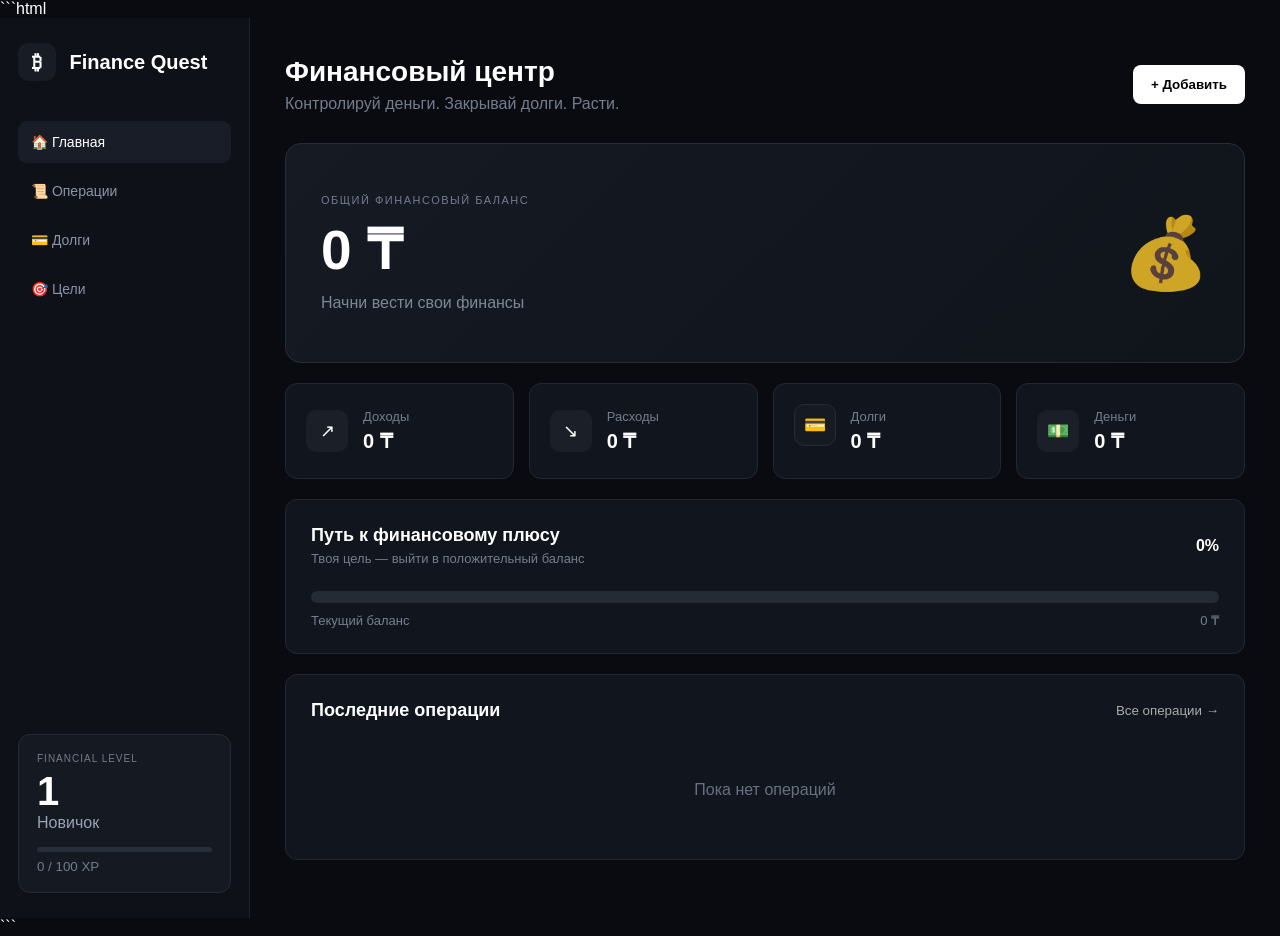
==== Прога/index.html @ d7572282 "Add files via upload" ====
```html
<!DOCTYPE html>
<html lang="ru">
<head>
    <meta charset="UTF-8">
    <meta name="viewport" content="width=device-width, initial-scale=1.0">
    <title>Finance Quest</title>
    <link rel="stylesheet" href="style.css">
</head>

<body>

<div class="app">

    <!-- SIDEBAR -->
    <aside class="sidebar">
        <div class="logo">
            <span>₿</span>
            Finance Quest
        </div>

        <nav>
            <button class="nav-btn active" onclick="showPage('dashboard')">
                🏠 Главная
            </button>

            <button class="nav-btn" onclick="showPage('operations')">
                📜 Операции
            </button>

            <button class="nav-btn" onclick="showPage('debts')">
                💳 Долги
            </button>

            <button class="nav-btn" onclick="showPage('goals')">
                🎯 Цели
            </button>
        </nav>

        <div class="level-card">
            <div class="level-title">
                FINANCIAL LEVEL
            </div>

            <div class="level-number" id="level">
                1
            </div>

            <div class="level-name" id="levelName">
                Новичок
            </div>

            <div class="xp-bar">
                <div id="xpBar"></div>
            </div>

            <small id="xpText">0 / 100 XP</small>
        </div>
    </aside>


    <!-- MAIN -->
    <main class="main">

        <header class="topbar">
            <div>
                <h1>Финансовый центр</h1>
                <p>Контролируй деньги. Закрывай долги. Расти.</p>
            </div>

            <button class="add-button" onclick="openModal()">
                + Добавить
            </button>
        </header>


        <!-- DASHBOARD -->
        <section id="dashboard" class="page">

            <!-- BALANCE -->
            <div class="balance-card">

                <div>
                    <p class="label">ОБЩИЙ ФИНАНСОВЫЙ БАЛАНС</p>

                    <h2 id="totalBalance">
                        0 ₸
                    </h2>

                    <p id="balanceStatus" class="status">
                        Начни вести свои финансы
                    </p>
                </div>

                <div class="balance-icon">
                    💰
                </div>

            </div>


            <!-- CARDS -->
            <div class="cards">

                <div class="card">
                    <div class="card-icon income">↗</div>

                    <div>
                        <p>Доходы</p>
                        <h3 id="incomeTotal">0 ₸</h3>
                    </div>
                </div>

                <div class="card">
                    <div class="card-icon expense">↘</div>

                    <div>
                        <p>Расходы</p>
                        <h3 id="expenseTotal">0 ₸</h3>
                    </div>
                </div>

                <div class="card">
                    <div class="card-icon debt">💳</div>

                    <div>
                        <p>Долги</p>
                        <h3 id="debtTotal">0 ₸</h3>
                    </div>
                </div>

                <div class="card">
                    <div class="card-icon cash">💵</div>

                    <div>
                        <p>Деньги</p>
                        <h3 id="moneyTotal">0 ₸</h3>
                    </div>
                </div>

            </div>


            <!-- PROGRESS -->
            <div class="section-card">

                <div class="section-header">
                    <div>
                        <h2>Путь к финансовому плюсу</h2>
                        <p>Твоя цель — выйти в положительный баланс</p>
                    </div>

                    <strong id="progressPercent">
                        0%
                    </strong>
                </div>

                <div class="big-progress">
                    <div id="financialProgress"></div>
                </div>

                <div class="progress-info">
                    <span>Текущий баланс</span>
                    <span id="progressMoney">0 ₸</span>
                </div>

            </div>


            <!-- RECENT -->
            <div class="section-card">

                <div class="section-header">
                    <h2>Последние операции</h2>

                    <button onclick="showPage('operations')" class="link-btn">
                        Все операции →
                    </button>
                </div>

                <div id="recentOperations">
                    <div class="empty">
                        Пока нет операций
                    </div>
                </div>

            </div>

        </section>


        <!-- OPERATIONS -->
        <section id="operations" class="page hidden">

            <div class="section-card">

                <div class="section-header">
                    <div>
                        <h2>Все операции</h2>
                        <p>Твоя финансовая история</p>
                    </div>

                    <button class="add-button" onclick="openModal()">
                        + Операция
                    </button>
                </div>

                <div id="operationsList"></div>

            </div>

        </section>


        <!-- DEBTS -->
        <section id="debts" class="page hidden">

            <div class="section-card">

                <div class="section-header">
                    <div>
                        <h2>💳 Долги и кредиты</h2>
                        <p>Закрывай задолженности и получай XP</p>
                    </div>

                    <button class="add-button" onclick="openDebtModal()">
                        + Добавить долг
                    </button>
                </div>

                <div id="debtsList"></div>

            </div>

        </section>


        <!-- GOALS -->
        <section id="goals" class="page hidden">

            <div class="section-card">

                <div class="section-header">
                    <div>
                        <h2>🎯 Финансовые цели</h2>
                        <p>Поставь цель и двигайся к ней</p>
                    </div>
                </div>

                <div class="goal">
                    <div class="goal-top">
                        <span>💰 Выйти в плюс</span>
                        <strong id="goalBalance">0 ₸</strong>
                    </div>

                    <div class="big-progress">
                        <div id="goalProgress"></div>
                    </div>

                    <small>Цель: 0 ₸ долгов</small>
                </div>

            </div>

        </section>

    </main>

</div>


<!-- MODAL OPERATION -->
<div id="modal" class="modal">

    <div class="modal-box">

        <div class="modal-header">
            <h2>Новая операция</h2>

            <button onclick="closeModal()">×</button>
        </div>

        <label>Тип операции</label>

        <select id="operationType">
            <option value="income">💰 Доход</option>
            <option value="expense">🛒 Расход</option>
        </select>


        <label>Название</label>

        <input
            id="operationName"
            type="text"
            placeholder="Например: Зарплата"
        >


        <label>Сумма</label>

        <input
            id="operationAmount"
            type="number"
            placeholder="100000"
        >


        <button class="save-btn" onclick="addOperation()">
            Сохранить
        </button>

    </div>

</div>


<!-- MODAL DEBT -->
<div id="debtModal" class="modal">

    <div class="modal-box">

        <div class="modal-header">
            <h2>Новый долг</h2>

            <button onclick="closeDebtModal()">×</button>
        </div>

        <label>Название</label>

        <input
            id="debtName"
            type="text"
            placeholder="Например: Кредит Kaspi"
        >


        <label>Сумма долга</label>

        <input
            id="debtAmount"
            type="number"
            placeholder="200000"
        >


        <button class="save-btn" onclick="addDebt()">
            Добавить долг
        </button>

    </div>

</div>


<script src="script.js"></script>

</body>
</html>
```
---- Прога/style.css ----
* {
    margin: 0;
    padding: 0;
    box-sizing: border-box;
}

body {
    font-family: Arial, sans-serif;
    background: #090b10;
    color: #ffffff;
}

button,
input,
select {
    font-family: inherit;
}

button {
    cursor: pointer;
}


/* APP */

.app {
    display: flex;
    min-height: 100vh;
}


/* SIDEBAR */

.sidebar {
    width: 250px;
    background: #0e1118;
    border-right: 1px solid #1d222c;
    padding: 25px 18px;
    display: flex;
    flex-direction: column;
}

.logo {
    font-size: 20px;
    font-weight: bold;
    margin-bottom: 40px;
}

.logo span {
    display: inline-flex;
    width: 38px;
    height: 38px;
    align-items: center;
    justify-content: center;
    background: #171c25;
    border-radius: 10px;
    margin-right: 8px;
}


/* NAV */

nav {
    display: flex;
    flex-direction: column;
    gap: 7px;
}

.nav-btn {
    background: transparent;
    color: #8b93a5;
    border: none;
    padding: 13px;
    border-radius: 9px;
    text-align: left;
    font-size: 14px;
}

.nav-btn:hover,
.nav-btn.active {
    background: #181d27;
    color: white;
}


/* LEVEL */

.level-card {
    margin-top: auto;
    background: #151922;
    border: 1px solid #242a36;
    border-radius: 12px;
    padding: 18px;
}

.level-title {
    color: #737b8c;
    font-size: 10px;
    letter-spacing: 1px;
}

.level-number {
    font-size: 40px;
    font-weight: bold;
    margin-top: 5px;
}

.level-name {
    color: #9aa3b4;
    margin-bottom: 15px;
}

.xp-bar {
    height: 5px;
    background: #292f3a;
    border-radius: 10px;
    overflow: hidden;
}

.xp-bar div {
    height: 100%;
    width: 0%;
    background: #ffffff;
    transition: 0.4s;
}

.level-card small {
    display: block;
    margin-top: 7px;
    color: #737b8c;
}


/* MAIN */

.main {
    flex: 1;
    padding: 35px;
    max-width: 1400px;
    margin: auto;
    width: 100%;
}


/* TOPBAR */

.topbar {
    display: flex;
    justify-content: space-between;
    align-items: center;
    margin-bottom: 30px;
}

.topbar h1 {
    font-size: 28px;
}

.topbar p {
    color: #747d8e;
    margin-top: 7px;
}


/* BUTTON */

.add-button {
    border: none;
    background: white;
    color: black;
    padding: 12px 18px;
    border-radius: 8px;
    font-weight: bold;
}

.add-button:hover {
    opacity: 0.85;
}


/* BALANCE */

.balance-card {
    min-height: 220px;
    background: linear-gradient(
        135deg,
        #151a23,
        #10141b
    );
    border: 1px solid #272d38;
    border-radius: 16px;
    padding: 35px;
    display: flex;
    justify-content: space-between;
    align-items: center;
    margin-bottom: 20px;
}

.label {
    font-size: 11px;
    color: #747d8e;
    letter-spacing: 1.5px;
}

.balance-card h2 {
    font-size: 55px;
    margin: 12px 0;
}

.status {
    color: #7e8797;
}

.balance-icon {
    font-size: 70px;
    opacity: 0.8;
}


/* CARDS */

.cards {
    display: grid;
    grid-template-columns: repeat(4, 1fr);
    gap: 15px;
    margin-bottom: 20px;
}

.card {
    background: #11151d;
    border: 1px solid #222833;
    border-radius: 12px;
    padding: 20px;
    display: flex;
    gap: 15px;
    align-items: center;
}

.card-icon {
    width: 42px;
    height: 42px;
    border-radius: 10px;
    background: #1a1f28;
    display: flex;
    justify-content: center;
    align-items: center;
    font-size: 18px;
}

.card p {
    color: #747d8e;
    font-size: 13px;
    margin-bottom: 5px;
}

.card h3 {
    font-size: 20px;
}


/* SECTIONS */

.section-card {
    background: #11151d;
    border: 1px solid #222833;
    border-radius: 12px;
    padding: 25px;
    margin-bottom: 20px;
}

.section-header {
    display: flex;
    justify-content: space-between;
    align-items: center;
    margin-bottom: 25px;
}

.section-header h2 {
    font-size: 18px;
}

.section-header p {
    color: #747d8e;
    font-size: 13px;
    margin-top: 5px;
}

.link-btn {
    background: none;
    border: none;
    color: #aaa;
}


/* PROGRESS */

.big-progress {
    height: 12px;
    background: #252b35;
    border-radius: 20px;
    overflow: hidden;
}

.big-progress div {
    height: 100%;
    width: 0%;
    background: white;
    border-radius: 20px;
    transition: 0.5s;
}

.progress-info {
    display: flex;
    justify-content: space-between;
    color: #777f90;
    font-size: 13px;
    margin-top: 10px;
}


/* OPERATIONS */

.operation {
    display: flex;
    justify-content: space-between;
    align-items: center;
    padding: 15px 0;
    border-bottom: 1px solid #202630;
}

.operation:last-child {
    border-bottom: none;
}

.operation-left {
    display: flex;
    gap: 12px;
    align-items: center;
}

.operation-icon {
    width: 38px;
    height: 38px;
    border-radius: 8px;
    background: #1b2029;
    display: flex;
    align-items: center;
    justify-content: center;
}

.income-text {
    color: #b9ffca;
}

.expense-text {
    color: #ffaaaa;
}

.operation-date {
    color: #687181;
    font-size: 11px;
    margin-top: 4px;
}


/* DEBTS */

.debt {
    background: #161a22;
    border: 1px solid #262c37;
    border-radius: 10px;
    padding: 18px;
    margin-bottom: 12px;
}

.debt-top {
    display: flex;
    justify-content: space-between;
}

.debt-name {
    font-weight: bold;
}

.debt-amount {
    color: #ff9e9e;
}

.debt button {
    margin-top: 12px;
    background: #242a34;
    border: none;
    color: white;
    padding: 8px 12px;
    border-radius: 6px;
}


/* GOAL */

.goal {
    padding: 20px;
    background: #161a22;
    border-radius: 10px;
}

.goal-top {
    display: flex;
    justify-content: space-between;
    margin-bottom: 15px;
}


/* EMPTY */

.empty {
    color: #687181;
    text-align: center;
    padding: 35px;
}


/* MODAL */

.modal {
    position: fixed;
    inset: 0;
    background: rgba(0,0,0,0.75);
    display: none;
    justify-content: center;
    align-items: center;
    z-index: 100;
}

.modal.show {
    display: flex;
}

.modal-box {
    width: 400px;
    max-width: 90%;
    background: #131720;
    border: 1px solid #2a303b;
    border-radius: 14px;
    padding: 25px;
}

.modal-header {
    display: flex;
    justify-content: space-between;
    margin-bottom: 25px;
}

.modal-header button {
    background: none;
    border: none;
    color: white;
    font-size: 25px;
}

.modal-box label {
    display: block;
    color: #8b93a3;
    font-size: 13px;
    margin: 15px 0 7px;
}

.modal-box input,
.modal-box select {
    width: 100%;
    padding: 12px;
    background: #0d1016;
    color: white;
    border: 1px solid #292f3a;
    border-radius: 7px;
    outline: none;
}

.save-btn {
    width: 100%;
    margin-top: 22px;
    padding: 13px;
    background: white;
    color: black;
    border: none;
    border-radius: 7px;
    font-weight: bold;
}


/* HIDDEN */

.hidden {
    display: none;
}


/* MOBILE */

@media (max-width: 900px) {

    .sidebar {
        width: 190px;
    }

    .main {
        padding: 20px;
    }

    .cards {
        grid-template-columns: repeat(2, 1fr);
    }
}


@media (max-width: 600px) {

    .app {
        flex-direction: column;
    }

    .sidebar {
        width: 100%;
        border-right: none;
        border-bottom: 1px solid #222833;
    }

    .level-card {
        display: none;
    }

    nav {
        flex-direction: row;
        overflow-x: auto;
    }

    .nav-btn {
        white-space: nowrap;
    }

    .main {
        padding: 15px;
    }

    .topbar {
        align-items: flex-start;
    }

    .topbar h1 {
        font-size: 22px;
    }

    .balance-card {
        padding: 25px;
    }

    .balance-card h2 {
        font-size: 38px;
    }

    .balance-icon {
        display: none;
    }

    .cards {
        grid-template-columns: 1fr 1fr;
    }

    .card {
        padding: 14px;
    }

    .card h3 {
        font-size: 16px;
    }
}
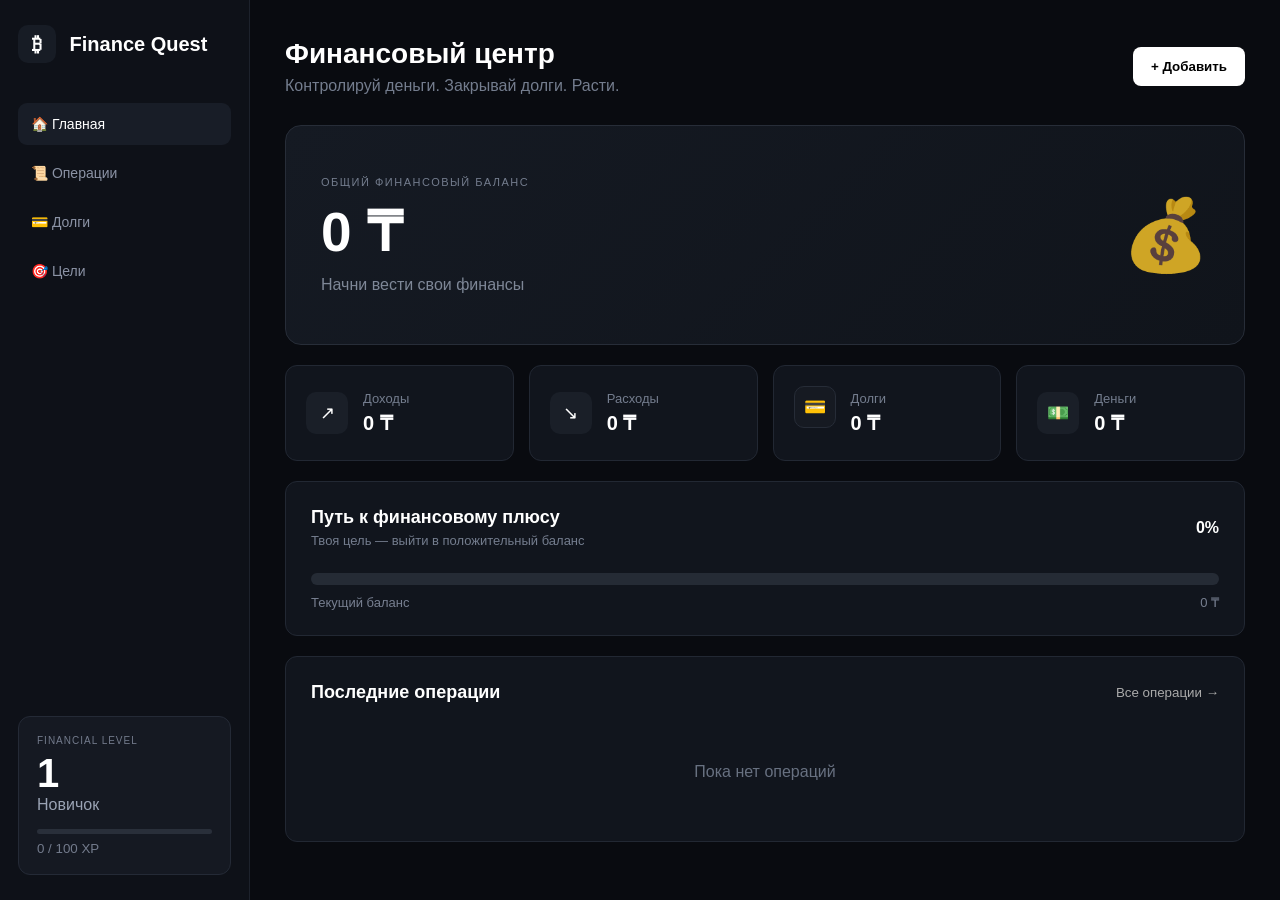
==== commit b71b4e1c: "Update index.html" ====
--- a/Прога/index.html
+++ b/Прога/index.html
@@ -1,4 +1,3 @@
-```html
 <!DOCTYPE html>
 <html lang="ru">
 <head>
@@ -357,4 +356,3 @@
 
 </body>
 </html>
-```
